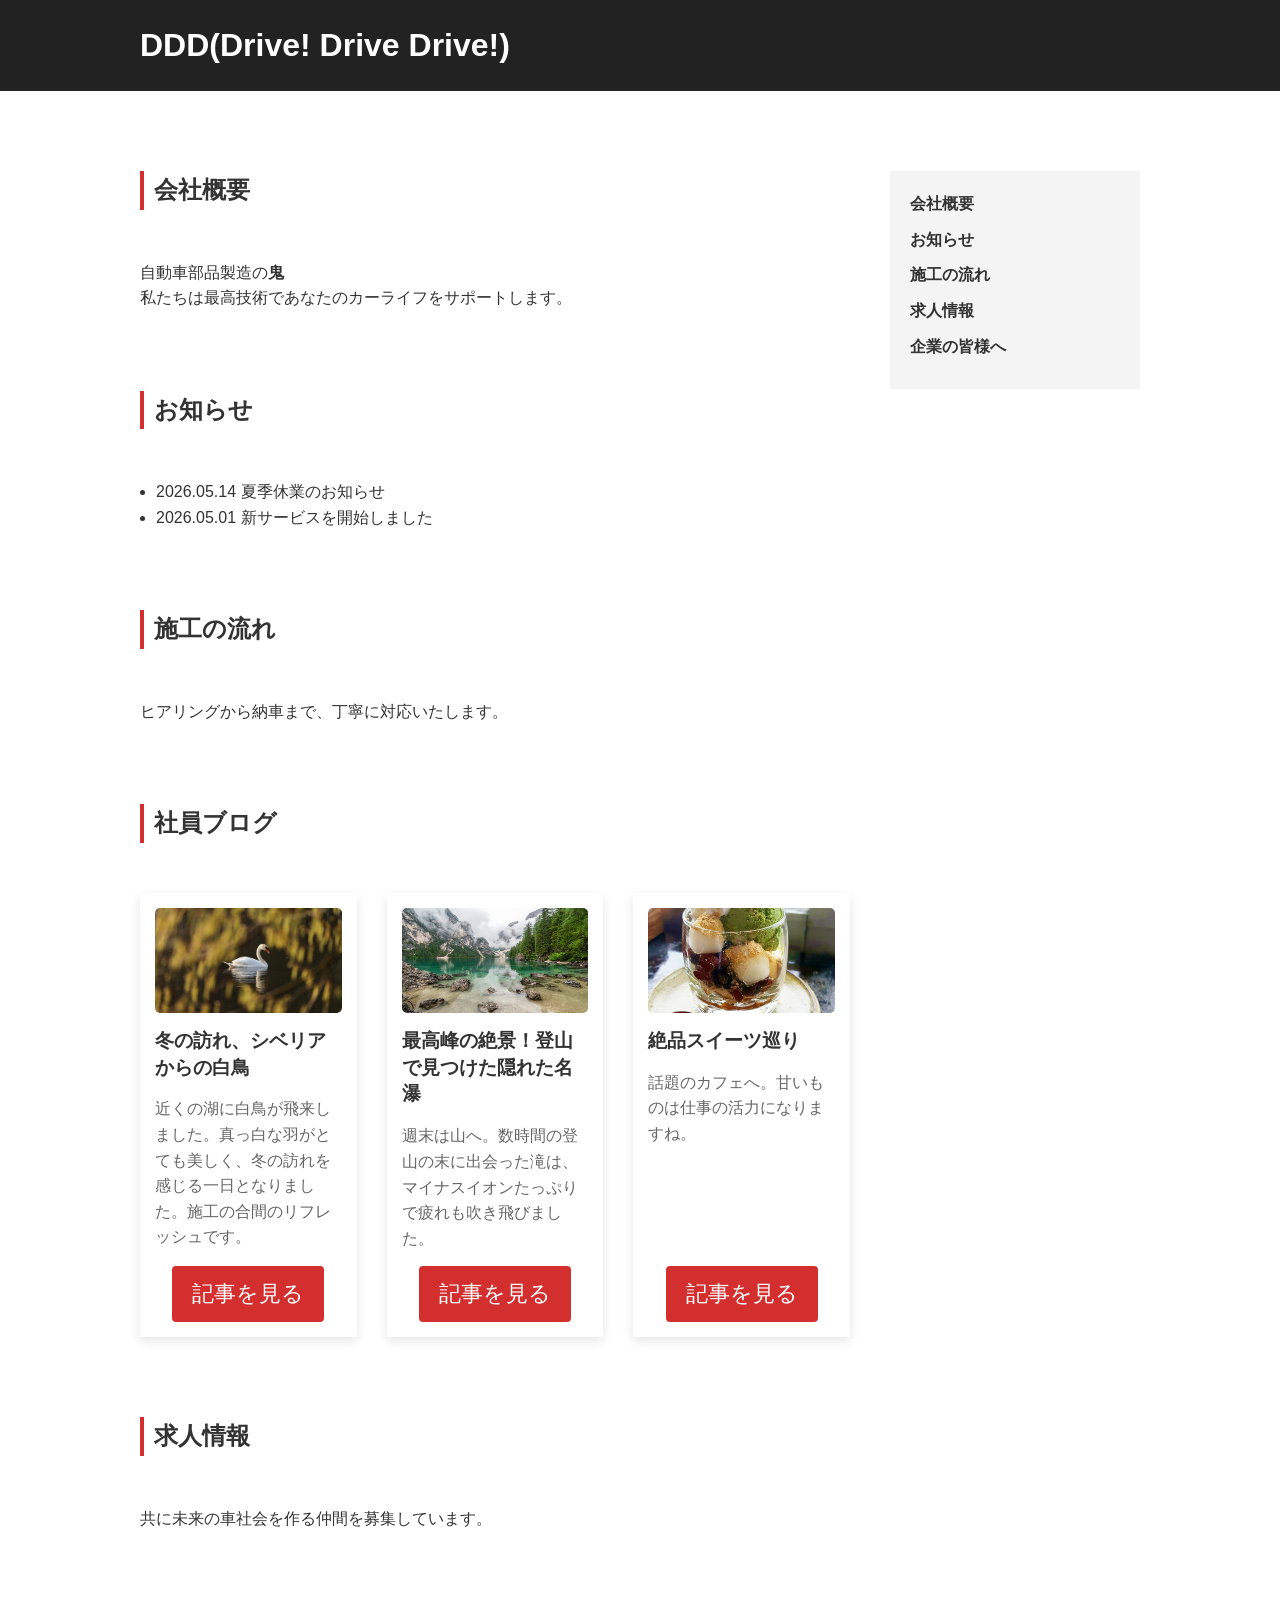
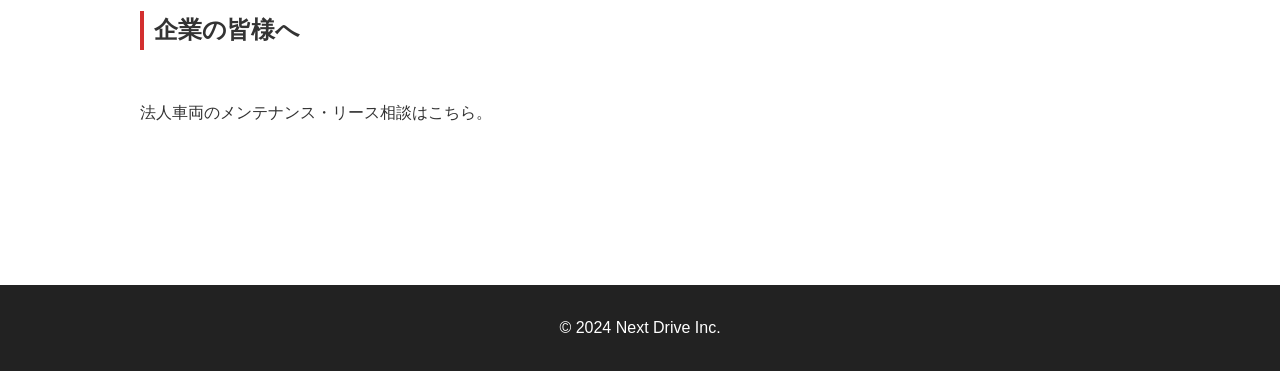
==== example01/index.html @ 6442a2a5 "feat: 演習問題のセットまで作成" ====
<!DOCTYPE html>
<html lang="ja">
<head>
    <meta charset="UTF-8">
    <meta name="viewport" content="width=device-width, initial-scale=1.0">
    <title>DDD(Drive! Drive Drive!)</title>
    <link rel="stylesheet" href="style.css">
</head>
<body>

    <header class="header">
        <div class="container">
            <h1>DDD(Drive! Drive Drive!)</h1>
        </div>
    </header>

    <div class="layout-wrapper container">
        <main class="main-content">
            <section id="about">
                <h2>会社概要</h2>
                <p>自動車部品製造の<strong>鬼</strong></p>
                <p>私たちは最高技術であなたのカーライフをサポートします。</p>
            </section>

            <section id="news">
                <h2>お知らせ</h2>
                <ul class="news-list">
                    <li>2026.05.14 夏季休業のお知らせ</li>
                    <li>2026.05.01 新サービスを開始しました</li>
                </ul>
            </section>

            <section id="flow">
                <h2>施工の流れ</h2>
                <p>ヒアリングから納車まで、丁寧に対応いたします。</p>
            </section>

            <section id="blog">
              <h2>社員ブログ</h2>
              <div class="blog-grid">
                  <article class="blog-card">
                    <img src="img/img1.jpg" alt="白鳥" class="blog-img">
                    <h3 class="blog-title">冬の訪れ、シベリアからの白鳥</h3>
                    <p class="blog-text">近くの湖に白鳥が飛来しました。真っ白な羽がとても美しく、冬の訪れを感じる一日となりました。施工の合間のリフレッシュです。</p>
                    <div class="blog-btn-wrapper">
                        <a href="#" class="blog-btn">記事を見る</a>
                    </div>
                  </article>

                  <article class="blog-card">
                      <img src="img/img2.jpg" alt="登山" class="blog-img">
                      <h3 class="blog-title">最高峰の絶景！登山で見つけた隠れた名瀑</h3>
                      <p class="blog-text">週末は山へ。数時間の登山の末に出会った滝は、マイナスイオンたっぷりで疲れも吹き飛びました。</p>
                      <div class="blog-btn-wrapper">
                          <a href="#" class="blog-btn">記事を見る</a>
                      </div>
                  </article>

                  <article class="blog-card">
                      <img src="img/img3.jpg" alt="デザート" class="blog-img">
                      <h3 class="blog-title">絶品スイーツ巡り</h3>
                      <p class="blog-text">話題のカフェへ。甘いものは仕事の活力になりますね。</p>
                      <div class="blog-btn-wrapper">
                          <a href="#" class="blog-btn">記事を見る</a>
                      </div>
                  </article>
              </div>
            </section>

            <section id="recruit">
                <h2>求人情報</h2>
                <p>共に未来の車社会を作る仲間を募集しています。</p>
            </section>

            <section id="b2b">
                <h2>企業の皆様へ</h2>
                <p>法人車両のメンテナンス・リース相談はこちら。</p>
            </section>
        </main>

        <aside class="sidebar">
            <nav>
                <ul>
                    <li><a href="#about">会社概要</a></li>
                    <li><a href="#news">お知らせ</a></li>
                    <li><a href="#flow">施工の流れ</a></li>
                    <li><a href="#recruit">求人情報</a></li>
                    <li><a href="#b2b">企業の皆様へ</a></li>
                </ul>
            </nav>
        </aside>
    </div>

    <footer class="footer">
        <div class="container">
            <p>&copy; 2024 Next Drive Inc.</p>
        </div>
    </footer>

</body>
</html>
---- example01/style.css ----
/* ==========================================
  Variables & Base Settings
  ========================================== */
:root {
  --base-font-size: 1.4rem;
  --container-padding: 1.5rem;
  --section-margin: 5.0rem;
  --content-margin: 2.0rem;
  --grid-gap: 2.0rem;
}

@media (min-width: 769px) {
  :root {
    --base-font-size: 1.6rem;
    --container-padding: 3.0rem;
    --section-margin: 8.0rem;
    --content-margin: 5.0rem;
    --grid-gap: 3.0rem;
  }
}

* {
  margin: 0;
  padding: 0;
  box-sizing: border-box;
}

html {
  font-size: 62.5%;
}

body {
  font-size: var(--base-font-size);
  line-height: 1.6;
  color: #333;
  font-family: sans-serif;
}

/* ==========================================
  Layout Components
  ========================================== */
.container {
  max-width: calc(100rem + (var(--container-padding) * 2));
  margin-inline: auto;
  padding-inline: var(--container-padding);
}

.layout-wrapper {
  display: flex;
  flex-direction: column;
}

@media (min-width: 769px) {
  .layout-wrapper {
    flex-direction: row;
    gap: 4.0rem;
  }
}

/* ==========================================
  Main & Sidebar
  ========================================== */
.main-content {
  flex: 1;
}

.sidebar {
  width: 100%;
}

@media (min-width: 769px) {
  .sidebar {
    width: 25.0rem;
    position: sticky;
    top: 2.0rem;
    height: fit-content;
  }
}

section {
  margin-bottom: var(--section-margin);
}

h2 {
  font-size: 1.5em;
  margin-bottom: var(--content-margin);
  border-left: 0.4rem solid #d32f2f;
  padding-left: 1.0rem;
}

/* ==========================================
  Header & Footer
  ========================================== */
.header {
  background: #222;
  color: #fff;
  padding-block: 2.0rem;
  margin-bottom: var(--section-margin);
}

.footer {
  background: #222;
  color: #fff;
  padding-block: 3.0rem;
  text-align: center;
  margin-top: var(--section-margin);
}

.sidebar nav ul {
  list-style: none;
  background: #f4f4f4;
  padding: 2.0rem;
}

.sidebar nav li {
  margin-bottom: 1.0rem;
}

.sidebar nav a {
  text-decoration: none;
  color: #333;
  font-weight: bold;
}

/* ==========================================
  Contents
  ========================================== */

.news-list {
  padding-left: 1em;
}

.blog-grid {
  display: grid;
  gap: var(--grid-gap);
  grid-template-columns: repeat(1, 1fr);
}

@media (min-width: 769px) {
  .blog-grid {
    grid-template-columns: repeat(3, 1fr);
  }
}

/* カード本体 */
.blog-card {
  display: grid;
  /* 各要素の高さをコンテンツに合わせる(カードごとに高さが異なる状態を作る) */
  grid-template-rows: auto auto 1fr auto; 
  row-gap: 1.5rem;
  padding: 1.5rem;
  background: #fff;
  box-shadow: 0 .4rem 1.2rem rgba(0, 0, 0, 0.1);
  border-radius: .8px;
}

/* 画像の制御 */
.blog-img {
  width: 100%;
  aspect-ratio: 16 / 9;
  object-fit: cover;
  border-radius: .5rem;
}

.blog-title {
  font-size: 1.2em;
  line-height: 1.4;
}

.blog-text {
  font-size: 1.0m;
  color: #666;
}

/* ボタンのデザイン */
.blog-btn-wrapper {
  text-align: center;
  margin-top: auto;
}

.blog-btn {
  display: inline-block;
  background: #d32f2f;
  color: #fff;
  padding: 1.0rem 2.0rem;
  text-decoration: none;
  border-radius: 4px;
  font-size: 1.4em;
  transition: background 0.3s ease;
}

.blog-btn:hover {
  background: #b71c1c;
}
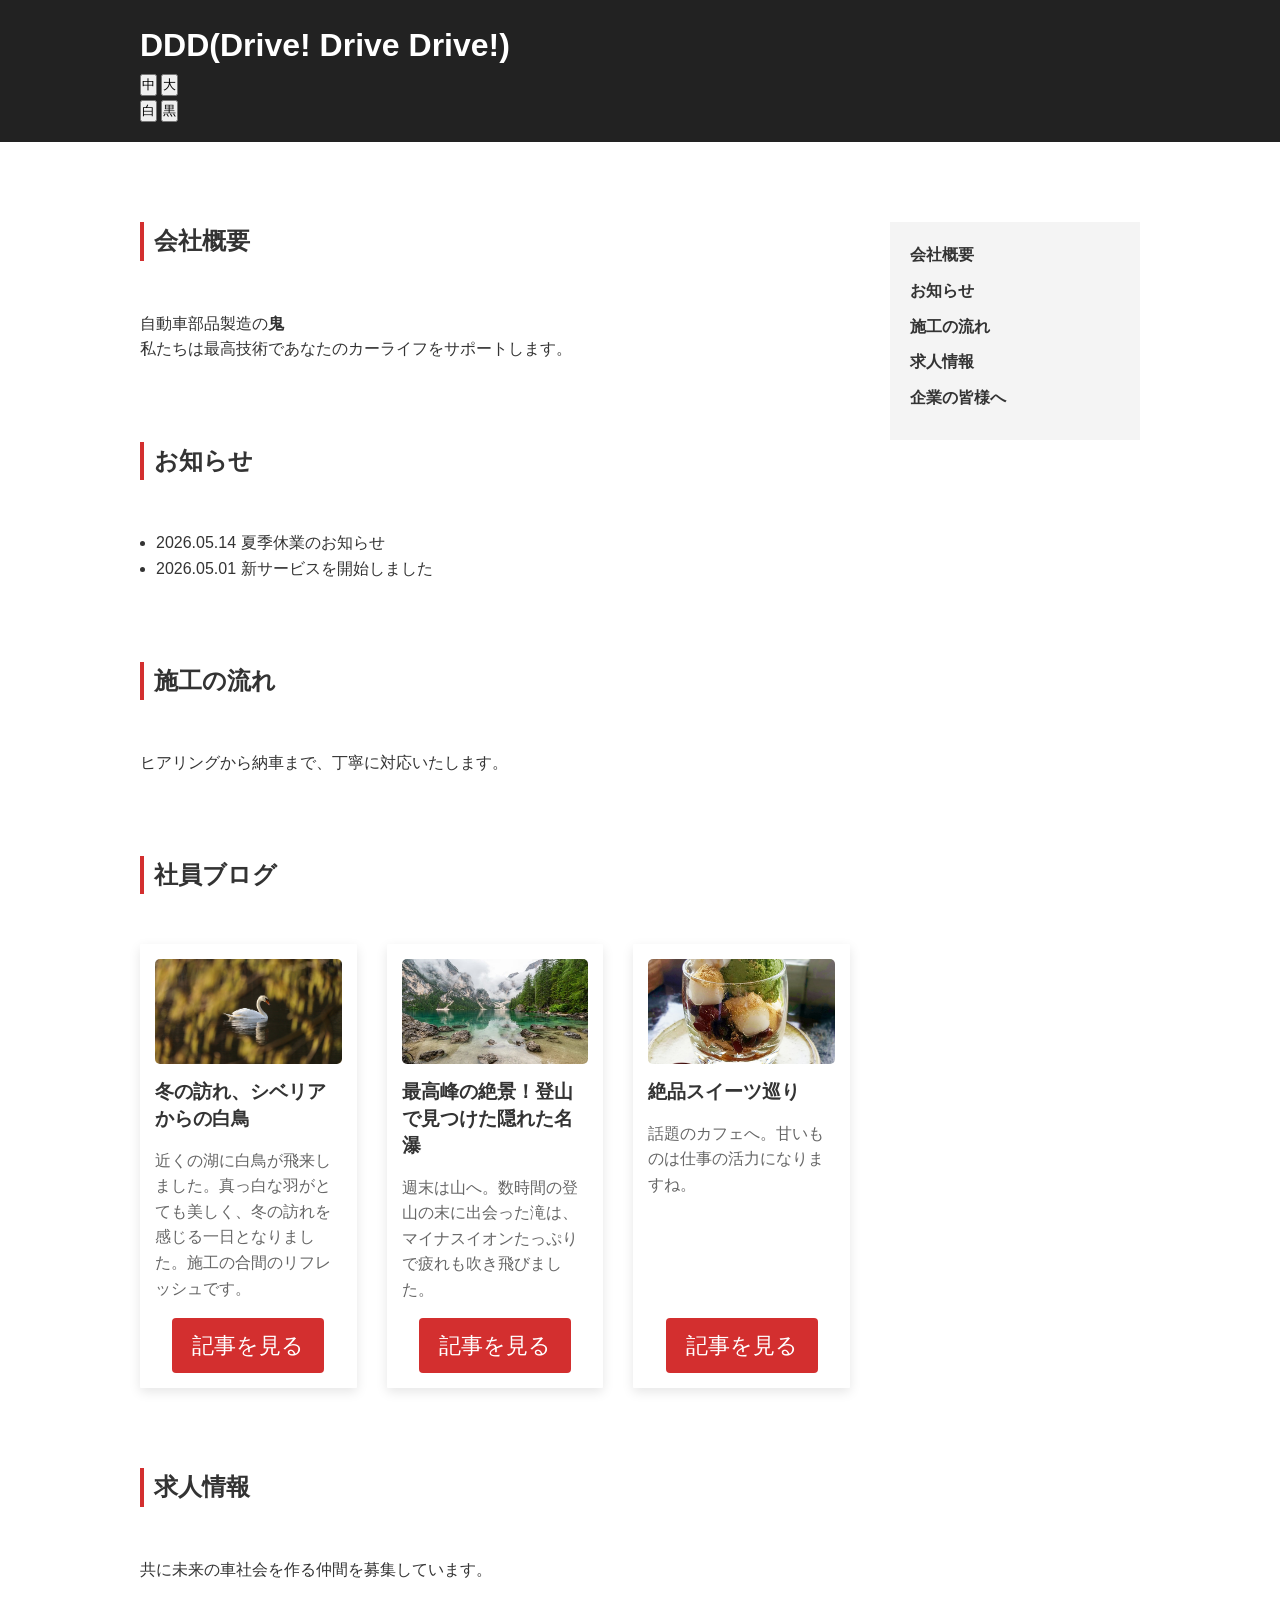
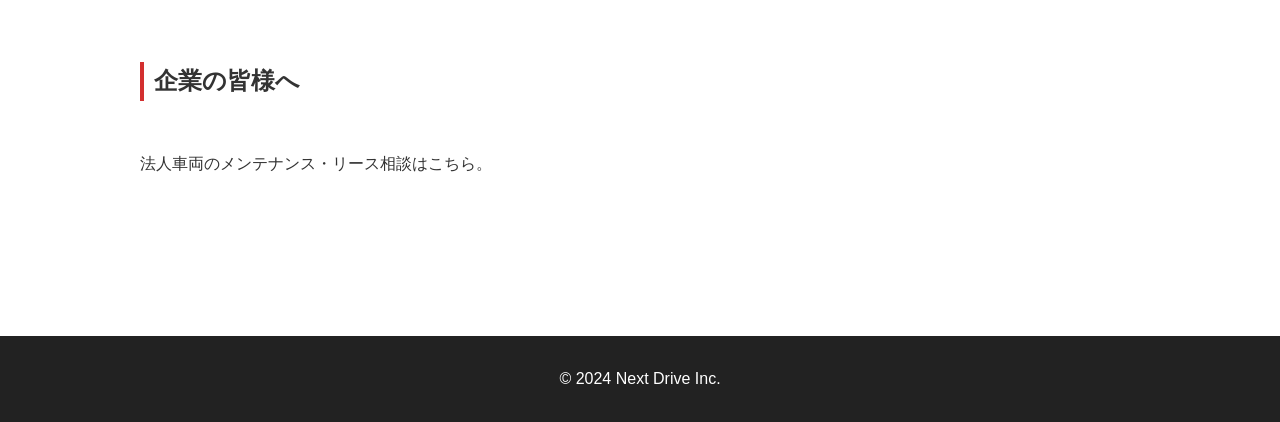
==== commit b3071416: "デザインサンプル画像を追加" ====
--- a/example01/index.html
+++ b/example01/index.html
@@ -7,10 +7,19 @@
     <link rel="stylesheet" href="style.css">
 </head>
 <body>
-
     <header class="header">
-        <div class="container">
+        <div class="container header-inner">
             <h1>DDD(Drive! Drive Drive!)</h1>
+            <div class="controls">
+                <div class="control-group">
+                    <button onclick="document.body.classList.remove('is-large')">中</button>
+                    <button onclick="document.body.classList.add('is-large')">大</button>
+                </div>
+                <div class="control-group">
+                    <button onclick="document.body.classList.remove('is-dark')">白</button>
+                    <button onclick="document.body.classList.add('is-dark')">黒</button>
+                </div>
+            </div>
         </div>
     </header>
 
